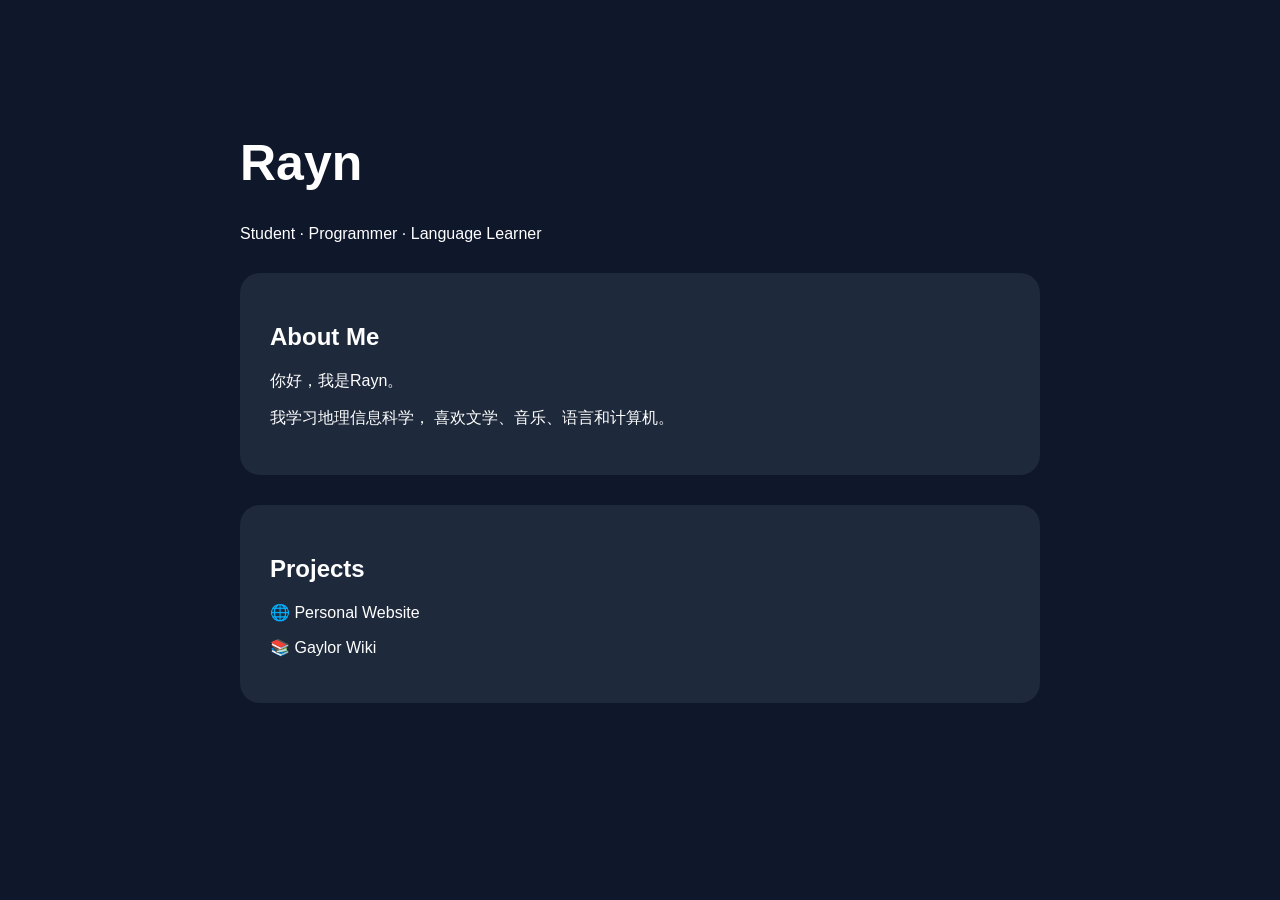
==== index.html @ d42e6a04 "Add initial HTML structure for personal webpage" ====
<!DOCTYPE html>
<html lang="zh">

<head>
<meta charset="UTF-8">
<title>Rayn</title>

<style>

body{
    margin:0;
    background:#0f172a;
    color:white;
    font-family:Arial;
}

.container{
    width:800px;
    margin:auto;
    padding-top:100px;
}

h1{
    font-size:50px;
}

.card{
    background:#1e293b;
    padding:30px;
    border-radius:20px;
    margin-top:30px;
}

</style>

</head>


<body>

<div class="container">

<h1>Rayn</h1>

<p>
Student · Programmer · Language Learner
</p>


<div class="card">

<h2>About Me</h2>

<p>
你好，我是Rayn。
</p>

<p>
我学习地理信息科学，
喜欢文学、音乐、语言和计算机。
</p>

</div>


<div class="card">

<h2>Projects</h2>

<p>
🌐 Personal Website
</p>

<p>
📚 Gaylor Wiki
</p>

</div>


</div>


</body>

</html>
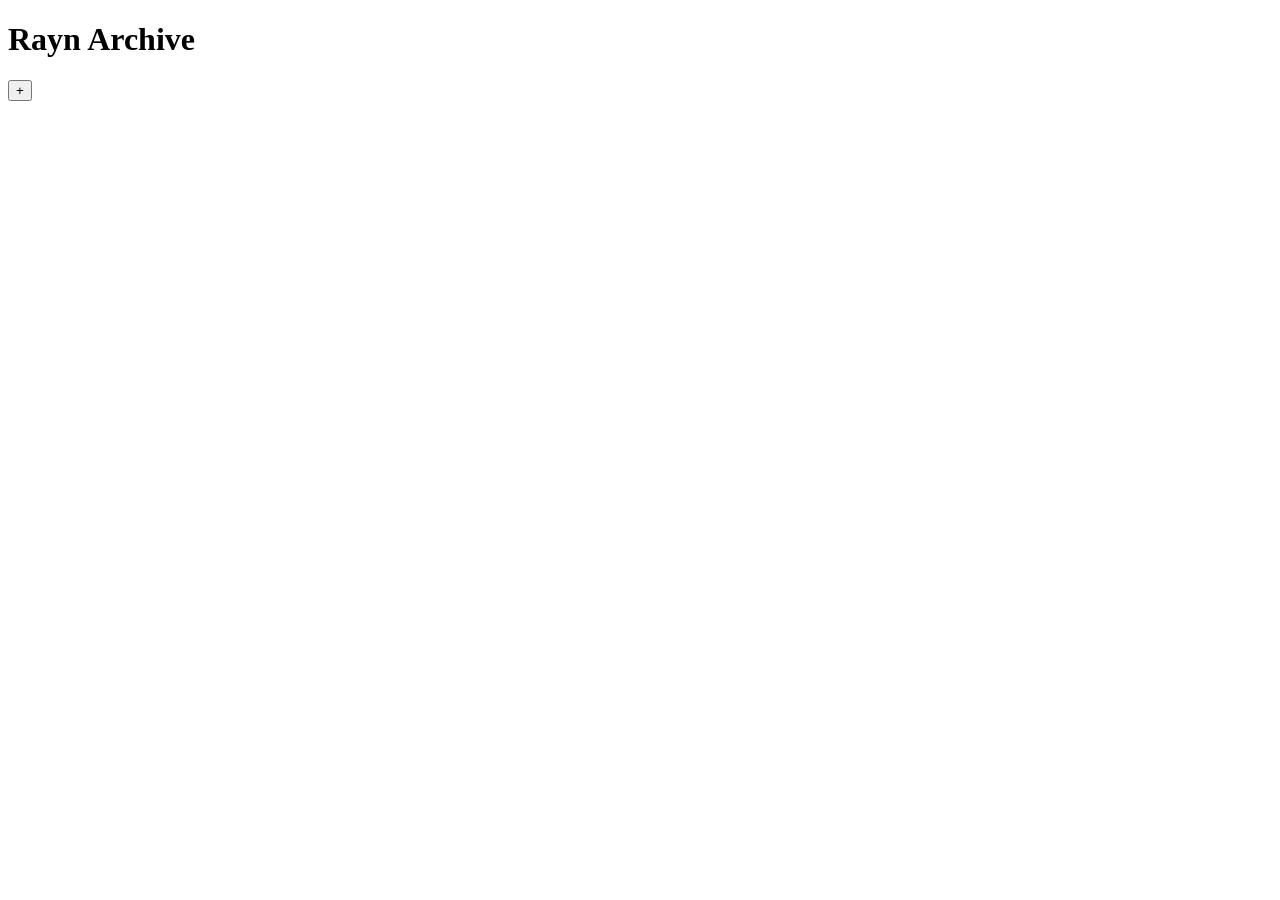
==== commit 5a54a17a: "Update title and content in index.html" ====
--- a/index.html
+++ b/index.html
@@ -2,83 +2,30 @@
 <html lang="zh">
 
 <head>
+
 <meta charset="UTF-8">
-<title>Rayn</title>
+<title>Rayn Archive</title>
 
-<style>
-
-body{
-    margin:0;
-    background:#0f172a;
-    color:white;
-    font-family:Arial;
-}
-
-.container{
-    width:800px;
-    margin:auto;
-    padding-top:100px;
-}
-
-h1{
-    font-size:50px;
-}
-
-.card{
-    background:#1e293b;
-    padding:30px;
-    border-radius:20px;
-    margin-top:30px;
-}
-
-</style>
+<link rel="stylesheet" href="style.css">
 
 </head>
 
 
 <body>
 
-<div class="container">
 
-<h1>Rayn</h1>
-
-<p>
-Student · Programmer · Language Learner
-</p>
+<h1>Rayn Archive</h1>
 
 
-<div class="card">
-
-<h2>About Me</h2>
-
-<p>
-你好，我是Rayn。
-</p>
-
-<p>
-我学习地理信息科学，
-喜欢文学、音乐、语言和计算机。
-</p>
-
-</div>
+<div id="categories"></div>
 
 
-<div class="card">
-
-<h2>Projects</h2>
-
-<p>
-🌐 Personal Website
-</p>
-
-<p>
-📚 Gaylor Wiki
-</p>
-
-</div>
+<button id="add">
++
+</button>
 
 
-</div>
+<script src="script.js"></script>
 
 
 </body>
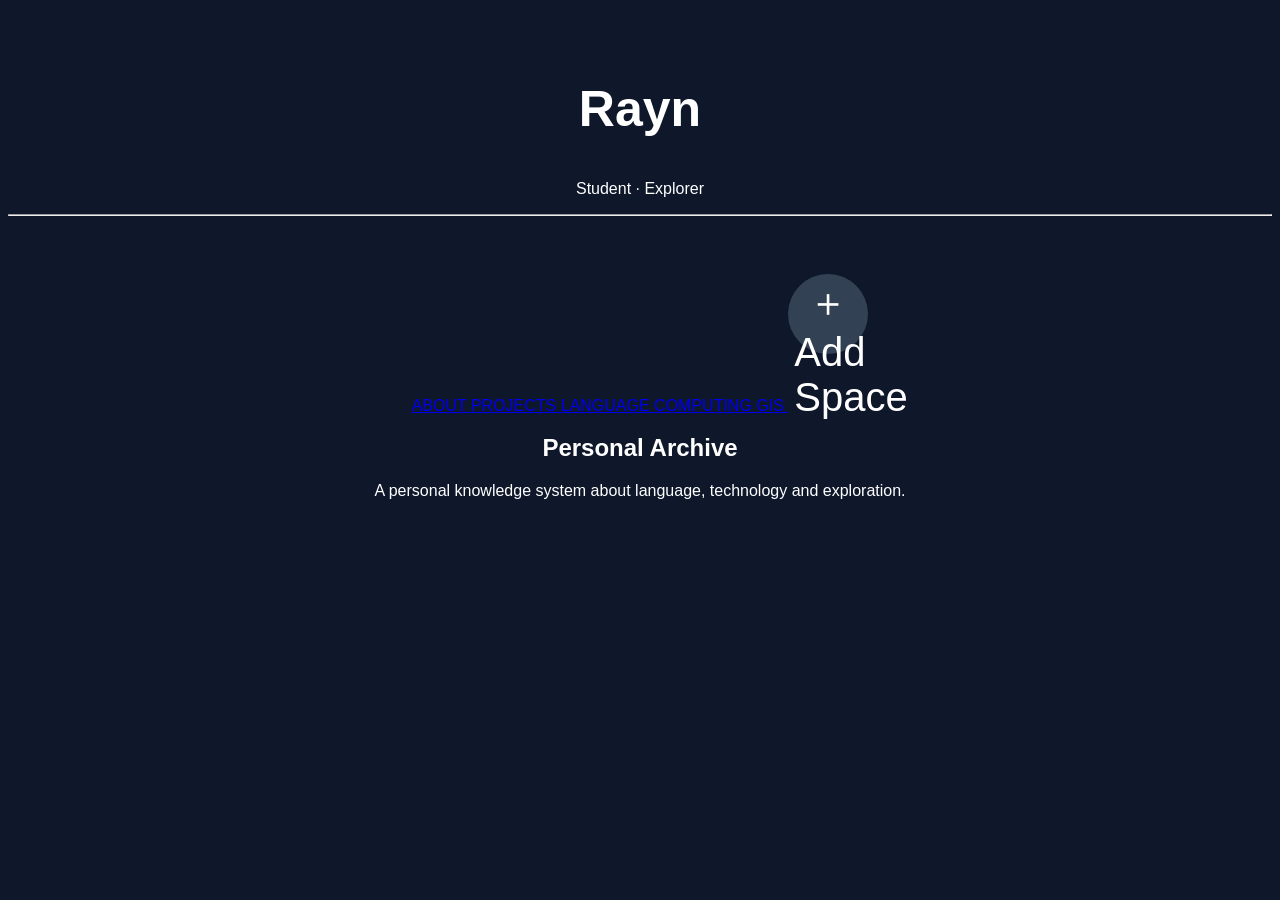
==== commit 9fa5dce0: "Enhance index.html with layout and navigation Added layout structure and navigation elements to the " ====
--- a/index.html
+++ b/index.html
@@ -1,9 +1,11 @@
 <!DOCTYPE html>
+
 <html lang="zh">
 
 <head>
 
 <meta charset="UTF-8">
+
 <title>Rayn Archive</title>
 
 <link rel="stylesheet" href="style.css">
@@ -14,15 +16,83 @@
 <body>
 
 
-<h1>Rayn Archive</h1>
+<div class="layout">
 
 
-<div id="categories"></div>
+<!-- 左侧导航 -->
+
+<aside>
 
 
-<button id="add">
-+
+<h1>Rayn</h1>
+
+<p>
+Student · Explorer
+</p>
+
+
+<hr>
+
+
+<a href="#">
+ABOUT
+</a>
+
+<a href="#">
+PROJECTS
+</a>
+
+<a href="#">
+LANGUAGE
+</a>
+
+<a href="#">
+COMPUTING
+</a>
+
+<a href="#">
+GIS
+</a>
+
+
+<button onclick="addSpace()">
+＋ Add Space
 </button>
+
+
+</aside>
+
+
+
+<!-- 主页面 -->
+
+<main>
+
+
+<h2>
+Personal Archive
+</h2>
+
+
+<p class="intro">
+
+A personal knowledge system about
+language, technology and exploration.
+
+</p>
+
+
+
+<div id="cards">
+
+</div>
+
+
+
+</main>
+
+
+</div>
 
 
 <script src="script.js"></script>
--- a/style.css
+++ b/style.css
@@ -0,0 +1,82 @@
+body{
+
+background:#0f172a;
+color:white;
+font-family:Arial;
+text-align:center;
+
+}
+
+
+h1{
+
+margin-top:80px;
+font-size:50px;
+
+}
+
+
+
+#categories{
+
+display:flex;
+justify-content:center;
+gap:30px;
+flex-wrap:wrap;
+margin-top:60px;
+
+}
+
+
+
+.card{
+
+background:#1e293b;
+
+width:180px;
+height:120px;
+
+border-radius:20px;
+
+display:flex;
+align-items:center;
+justify-content:center;
+
+font-size:25px;
+
+cursor:pointer;
+
+transition:.3s;
+
+}
+
+
+
+.card:hover{
+
+transform:translateY(-10px);
+
+}
+
+
+
+button{
+
+margin-top:50px;
+
+width:80px;
+height:80px;
+
+border-radius:50%;
+
+font-size:40px;
+
+background:#334155;
+
+color:white;
+
+border:none;
+
+cursor:pointer;
+
+}
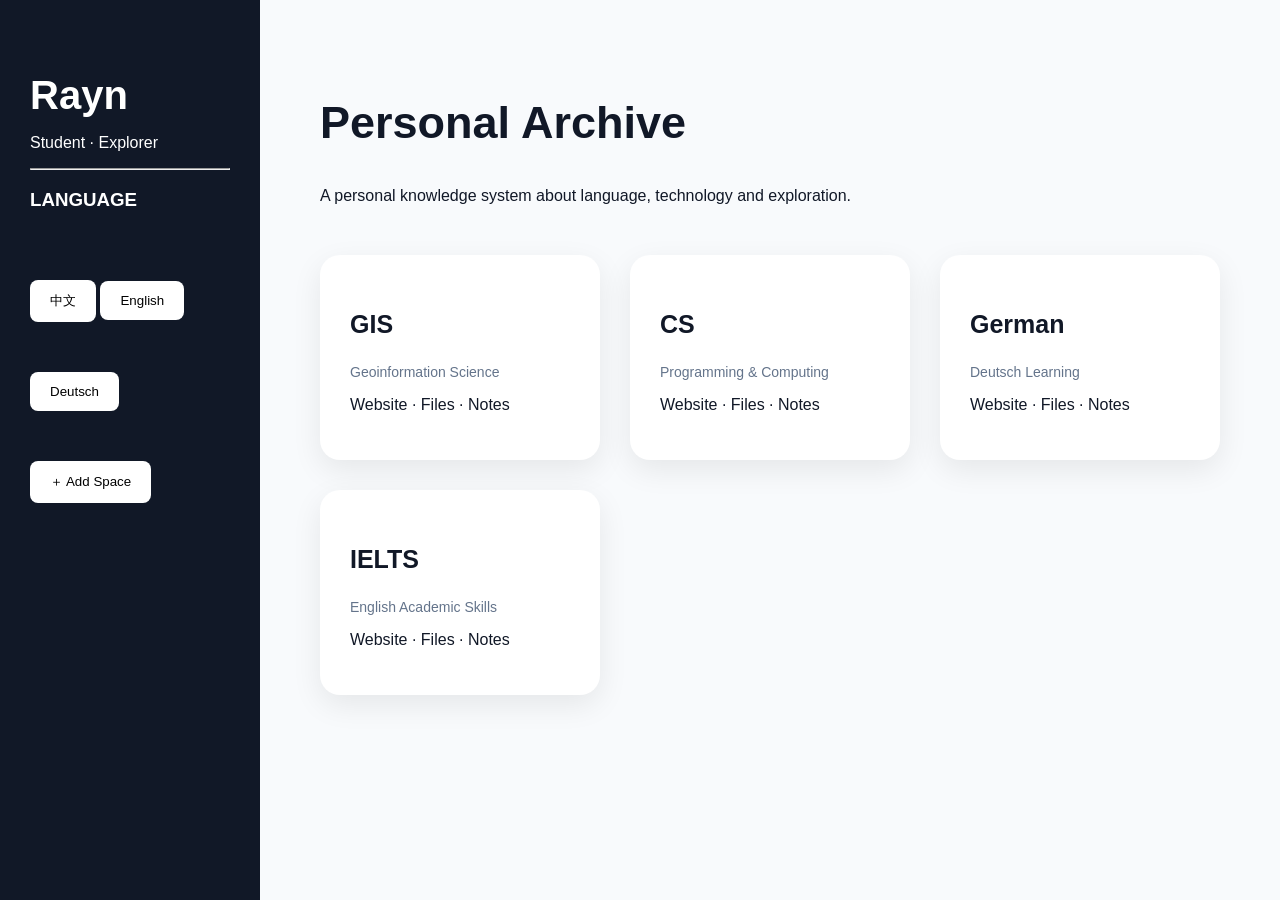
==== commit d40c53d8: "Update index.html with language buttons and titles" ====
--- a/index.html
+++ b/index.html
@@ -1,5 +1,4 @@
 <!DOCTYPE html>
-
 <html lang="zh">
 
 <head>
@@ -19,14 +18,12 @@
 <div class="layout">
 
 
-<!-- 左侧导航 -->
-
 <aside>
 
 
 <h1>Rayn</h1>
 
-<p>
+<p id="subtitle">
 Student · Explorer
 </p>
 
@@ -34,29 +31,36 @@
 <hr>
 
 
-<a href="#">
-ABOUT
-</a>
-
-<a href="#">
-PROJECTS
-</a>
-
-<a href="#">
+<h3>
 LANGUAGE
-</a>
-
-<a href="#">
-COMPUTING
-</a>
-
-<a href="#">
-GIS
-</a>
+</h3>
 
 
-<button onclick="addSpace()">
+<div class="languages">
+
+<button onclick="changeLanguage('zh')">
+中文
+</button>
+
+
+<button onclick="changeLanguage('en')">
+English
+</button>
+
+
+<button onclick="changeLanguage('de')">
+Deutsch
+</button>
+
+
+</div>
+
+
+<button class="add"
+onclick="addSpace()">
+
 ＋ Add Space
+
 </button>
 
 
@@ -64,20 +68,21 @@
 
 
 
-<!-- 主页面 -->
 
 <main>
 
 
-<h2>
+<h2 id="title">
+
 Personal Archive
+
 </h2>
 
 
-<p class="intro">
+<p id="intro">
 
-A personal knowledge system about
-language, technology and exploration.
+A personal knowledge system about language,
+technology and exploration.
 
 </p>
 
@@ -95,6 +100,10 @@
 </div>
 
 
+
+
+<script src="language.js"></script>
+
 <script src="script.js"></script>
 
 
--- a/style.css
+++ b/style.css
@@ -1,29 +1,155 @@
+*{
+
+box-sizing:border-box;
+
+}
+
+
 body{
 
-background:#0f172a;
+margin:0;
+
+font-family:
+"Inter",
+Arial,
+sans-serif;
+
+background:#f8fafc;
+
+color:#111827;
+
+}
+
+
+
+.layout{
+
+display:flex;
+
+min-height:100vh;
+
+}
+
+
+
+/* 左边 */
+
+aside{
+
+
+width:260px;
+
+background:#111827;
+
 color:white;
-font-family:Arial;
-text-align:center;
-
-}
-
-
-h1{
-
-margin-top:80px;
-font-size:50px;
-
-}
-
-
-
-#categories{
-
-display:flex;
-justify-content:center;
+
+padding:40px 30px;
+
+position:fixed;
+
+height:100vh;
+
+}
+
+
+
+aside h1{
+
+font-size:40px;
+
+margin-bottom:5px;
+
+}
+
+
+
+aside a{
+
+display:block;
+
+color:#cbd5e1;
+
+text-decoration:none;
+
+margin:25px 0;
+
+font-size:15px;
+
+}
+
+
+
+aside a:hover{
+
+color:white;
+
+}
+
+
+
+button{
+
+margin-top:50px;
+
+background:white;
+
+border:none;
+
+padding:12px 20px;
+
+border-radius:8px;
+
+cursor:pointer;
+
+}
+
+
+
+/* 右边 */
+
+main{
+
+margin-left:260px;
+
+padding:60px;
+
+width:100%;
+
+}
+
+
+
+h2{
+
+font-size:45px;
+
+}
+
+
+
+.intro{
+
+font-size:20px;
+
+color:#64748b;
+
+}
+
+
+
+/* 卡片 */
+
+
+#cards{
+
+display:grid;
+
+grid-template-columns:
+repeat(3,1fr);
+
 gap:30px;
-flex-wrap:wrap;
-margin-top:60px;
+
+margin-top:50px;
 
 }
 
@@ -31,52 +157,47 @@
 
 .card{
 
-background:#1e293b;
-
-width:180px;
-height:120px;
+
+background:white;
 
 border-radius:20px;
 
-display:flex;
-align-items:center;
-justify-content:center;
+padding:30px;
+
+box-shadow:
+0 10px 30px
+rgba(0,0,0,.08);
+
+
+cursor:pointer;
+
+transition:.3s;
+
+
+}
+
+
+
+.card:hover{
+
+transform:translateY(-8px);
+
+}
+
+
+
+.card h3{
 
 font-size:25px;
 
-cursor:pointer;
-
-transition:.3s;
-
-}
-
-
-
-.card:hover{
-
-transform:translateY(-10px);
-
-}
-
-
-
-button{
-
-margin-top:50px;
-
-width:80px;
-height:80px;
-
-border-radius:50%;
-
-font-size:40px;
-
-background:#334155;
-
-color:white;
-
-border:none;
-
-cursor:pointer;
-
-}
+}
+
+
+
+.tag{
+
+color:#64748b;
+
+font-size:14px;
+
+}
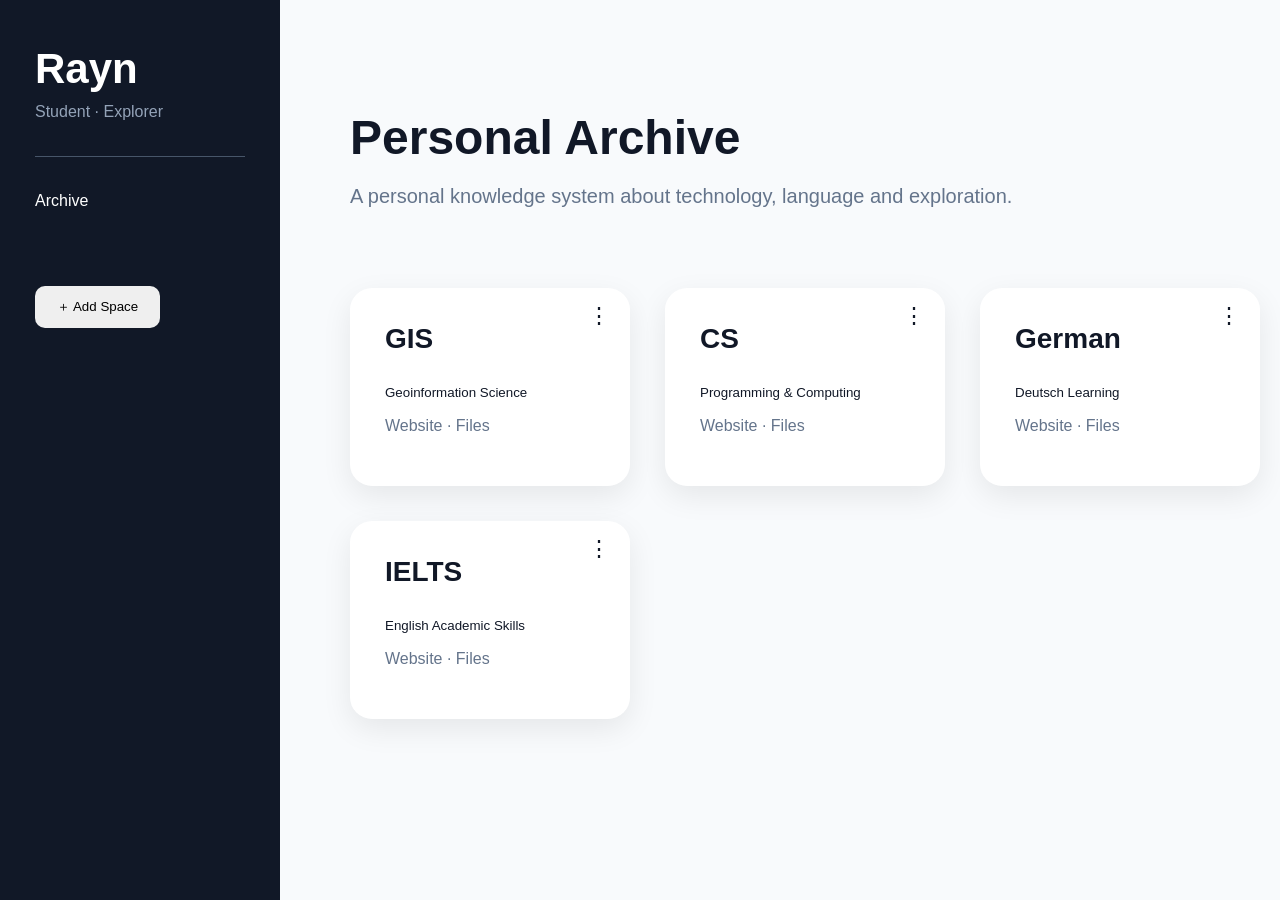
==== commit f656087b: "Refactor HTML structure and update content" ====
--- a/index.html
+++ b/index.html
@@ -1,5 +1,7 @@
 <!DOCTYPE html>
-<html lang="zh">
+
+<html>
+
 
 <head>
 
@@ -12,89 +14,43 @@
 </head>
 
 
+
 <body>
 
 
 <div class="layout">
 
 
-<aside>
+
+<div class="sidebar">
 
 
 <h1>Rayn</h1>
 
-<p id="subtitle">
+
+<p class="role">
+
 Student · Explorer
+
 </p>
 
 
 <hr>
 
 
-<h3>
-LANGUAGE
-</h3>
+
+<p>
+Archive
+</p>
 
 
-<div class="languages">
 
-<button onclick="changeLanguage('zh')">
-中文
-</button>
-
-
-<button onclick="changeLanguage('en')">
-English
-</button>
-
-
-<button onclick="changeLanguage('de')">
-Deutsch
-</button>
-
-
-</div>
-
-
-<button class="add"
-onclick="addSpace()">
+<button onclick="addSpace()">
 
 ＋ Add Space
 
 </button>
 
-
-</aside>
-
-
-
-
-<main>
-
-
-<h2 id="title">
-
-Personal Archive
-
-</h2>
-
-
-<p id="intro">
-
-A personal knowledge system about language,
-technology and exploration.
-
-</p>
-
-
-
-<div id="cards">
-
-</div>
-
-
-
-</main>
 
 
 </div>
@@ -102,7 +58,50 @@
 
 
 
-<script src="language.js"></script>
+
+
+<div class="main">
+
+
+<div class="top">
+
+
+<div>
+
+<h2>
+Personal Archive
+</h2>
+
+
+<p class="description">
+
+A personal knowledge system about technology,
+language and exploration.
+
+</p>
+
+</div>
+
+
+
+</div>
+
+
+
+<div id="cards" class="cards">
+
+</div>
+
+
+
+</div>
+
+
+
+
+</div>
+
+
 
 <script src="script.js"></script>
 
--- a/style.css
+++ b/style.css
@@ -1,7 +1,5 @@
 *{
-
 box-sizing:border-box;
-
 }
 
 
@@ -10,7 +8,7 @@
 margin:0;
 
 font-family:
-"Inter",
+Inter,
 Arial,
 sans-serif;
 
@@ -32,172 +30,290 @@
 
 
 
-/* 左边 */
-
-aside{
-
-
-width:260px;
+/* sidebar */
+
+
+.sidebar{
+
+position:fixed;
+
+width:280px;
+
+height:100vh;
 
 background:#111827;
 
 color:white;
 
-padding:40px 30px;
-
-position:fixed;
-
-height:100vh;
-
-}
-
-
-
-aside h1{
+padding:45px 35px;
+
+}
+
+
+
+.sidebar h1{
+
+font-size:42px;
+
+margin:0;
+
+}
+
+
+
+.sidebar .role{
+
+color:#94a3b8;
+
+margin-top:10px;
+
+}
+
+
+.sidebar hr{
+
+border:none;
+
+border-top:1px solid #475569;
+
+margin:35px 0;
+
+}
+
+
+
+.sidebar button{
+
+margin-top:60px;
+
+padding:12px 22px;
+
+border-radius:10px;
+
+border:none;
+
+cursor:pointer;
+
+}
+
+
+
+/* main */
+
+
+.main{
+
+margin-left:280px;
+
+padding:70px;
+
+width:100%;
+
+}
+
+
+
+.main h2{
+
+font-size:48px;
+
+margin-bottom:15px;
+
+}
+
+
+
+.description{
+
+color:#64748b;
+
+font-size:20px;
+
+}
+
+
+
+/* cards */
+
+
+.cards{
+
+
+display:grid;
+
+grid-template-columns:
+
+repeat(3,280px);
+
+
+gap:35px;
+
+margin-top:60px;
+
+
+}
+
+
+
+.card{
+
+
+background:white;
+
+border-radius:22px;
+
+padding:35px;
+
+
+box-shadow:
+
+0 10px 30px rgba(0,0,0,.08);
+
+
+cursor:pointer;
+
+transition:.25s;
+
+position:relative;
+
+}
+
+
+
+.card:hover{
+
+transform:translateY(-8px);
+
+}
+
+
+
+.card h3{
+
+font-size:28px;
+
+margin-top:0;
+
+}
+
+
+
+.card p{
+
+color:#64748b;
+
+}
+
+
+
+
+
+/* plus */
+
+
+.plus{
+
 
 font-size:40px;
 
-margin-bottom:5px;
-
-}
-
-
-
-aside a{
-
-display:block;
-
-color:#cbd5e1;
-
-text-decoration:none;
-
-margin:25px 0;
-
-font-size:15px;
-
-}
-
-
-
-aside a:hover{
-
-color:white;
-
-}
-
-
-
-button{
-
-margin-top:50px;
+width:70px;
+
+height:70px;
+
+border-radius:50%;
 
 background:white;
 
-border:none;
-
-padding:12px 20px;
-
-border-radius:8px;
-
-cursor:pointer;
-
-}
-
-
-
-/* 右边 */
-
-main{
-
-margin-left:260px;
-
-padding:60px;
-
-width:100%;
-
-}
-
-
-
-h2{
-
-font-size:45px;
-
-}
-
-
-
-.intro{
-
-font-size:20px;
-
-color:#64748b;
-
-}
-
-
-
-/* 卡片 */
-
-
-#cards{
-
-display:grid;
-
-grid-template-columns:
-repeat(3,1fr);
-
-gap:30px;
-
-margin-top:50px;
-
-}
-
-
-
-.card{
-
+display:flex;
+
+align-items:center;
+
+justify-content:center;
+
+box-shadow:
+
+0 10px 25px rgba(0,0,0,.15);
+
+cursor:pointer;
+
+
+}
+
+
+
+/* top */
+
+
+.top{
+
+display:flex;
+
+justify-content:space-between;
+
+align-items:center;
+
+}
+
+
+
+
+
+/* menu */
+
+
+.menu{
+
+position:absolute;
+
+right:20px;
+
+top:15px;
+
+font-size:22px;
+
+cursor:pointer;
+
+}
+
+
+
+.popup{
+
+position:absolute;
+
+right:20px;
+
+top:45px;
 
 background:white;
 
-border-radius:20px;
-
-padding:30px;
-
 box-shadow:
-0 10px 30px
-rgba(0,0,0,.08);
-
-
-cursor:pointer;
-
-transition:.3s;
-
-
-}
-
-
-
-.card:hover{
-
-transform:translateY(-8px);
-
-}
-
-
-
-.card h3{
-
-font-size:25px;
-
-}
-
-
-
-.tag{
-
-color:#64748b;
-
-font-size:14px;
-
-}
+
+0 10px 25px rgba(0,0,0,.2);
+
+
+border-radius:12px;
+
+overflow:hidden;
+
+z-index:10;
+
+
+}
+
+
+.popup div{
+
+padding:12px 25px;
+
+cursor:pointer;
+
+}
+
+
+
+.popup div:hover{
+
+background:#f1f5f9;
+
+}
